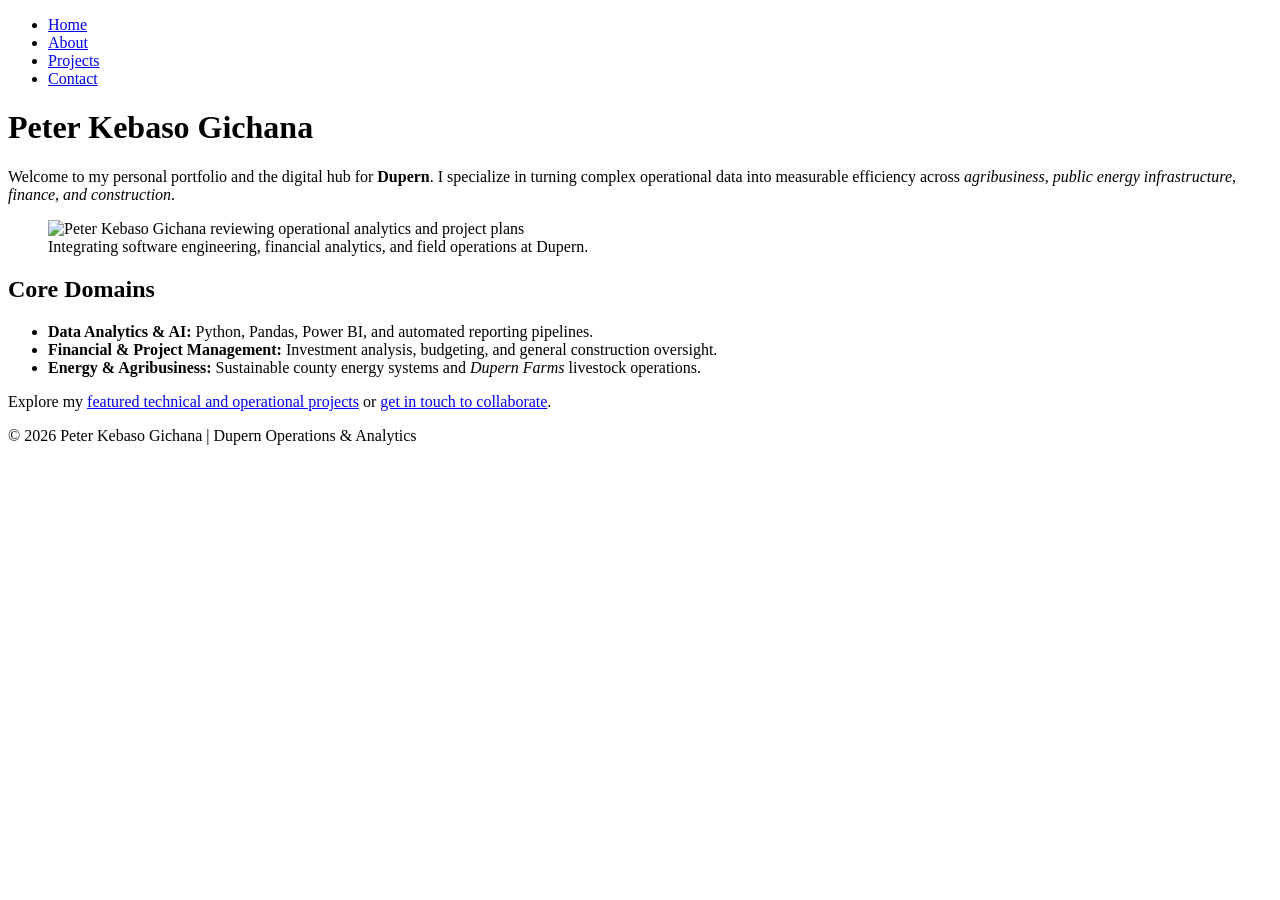
==== index.html @ 5a831444 "Add semantic home page and project README with live URL" ====
<!doctype html>
<html lang="en">
  <head>
    <meta charset="UTF-8" />
    <meta name="viewport" content="width=device-width, initial-scale=1.0" />
    <meta
      name="description"
      content="Personal portfolio of Peter Kebaso Gichana — bridging data analytics, AI, financial modeling, energy management, construction, and Dupern agricultural operations."
    />
    <title>
      Home | Peter Kebaso Gichana — Dupern &amp; Analytics Portfolio
    </title>
  </head>
  <body>
    <header>
      <nav aria-label="Primary Navigation">
        <ul>
          <li><a href="index.html">Home</a></li>
          <li><a href="about.html">About</a></li>
          <li><a href="projects.html">Projects</a></li>
          <li><a href="contact.html">Contact</a></li>
        </ul>
      </nav>
    </header>

    <main>
      <h1>Peter Kebaso Gichana</h1>
      <p>
        Welcome to my personal portfolio and the digital hub for
        <strong>Dupern</strong>. I specialize in turning complex operational
        data into measurable efficiency across
        <em
          >agribusiness, public energy infrastructure, finance, and
          construction</em
        >.
      </p>

      <figure>
        <img
          src="images/profile.jpg"
          alt="Peter Kebaso Gichana reviewing operational analytics and project plans"
          width="400"
        />
        <figcaption>
          Integrating software engineering, financial analytics, and field
          operations at Dupern.
        </figcaption>
      </figure>

      <h2>Core Domains</h2>
      <ul>
        <li>
          <strong>Data Analytics &amp; AI:</strong> Python, Pandas, Power BI,
          and automated reporting pipelines.
        </li>
        <li>
          <strong>Financial &amp; Project Management:</strong> Investment
          analysis, budgeting, and general construction oversight.
        </li>
        <li>
          <strong>Energy &amp; Agribusiness:</strong> Sustainable county energy
          systems and <em>Dupern Farms</em> livestock operations.
        </li>
      </ul>

      <p>
        Explore my
        <a href="projects.html">featured technical and operational projects</a>
        or <a href="contact.html">get in touch to collaborate</a>.
      </p>
    </main>

    <footer>
      <p>
        &copy; 2026 Peter Kebaso Gichana | Dupern Operations &amp; Analytics
      </p>
    </footer>
  </body>
</html>
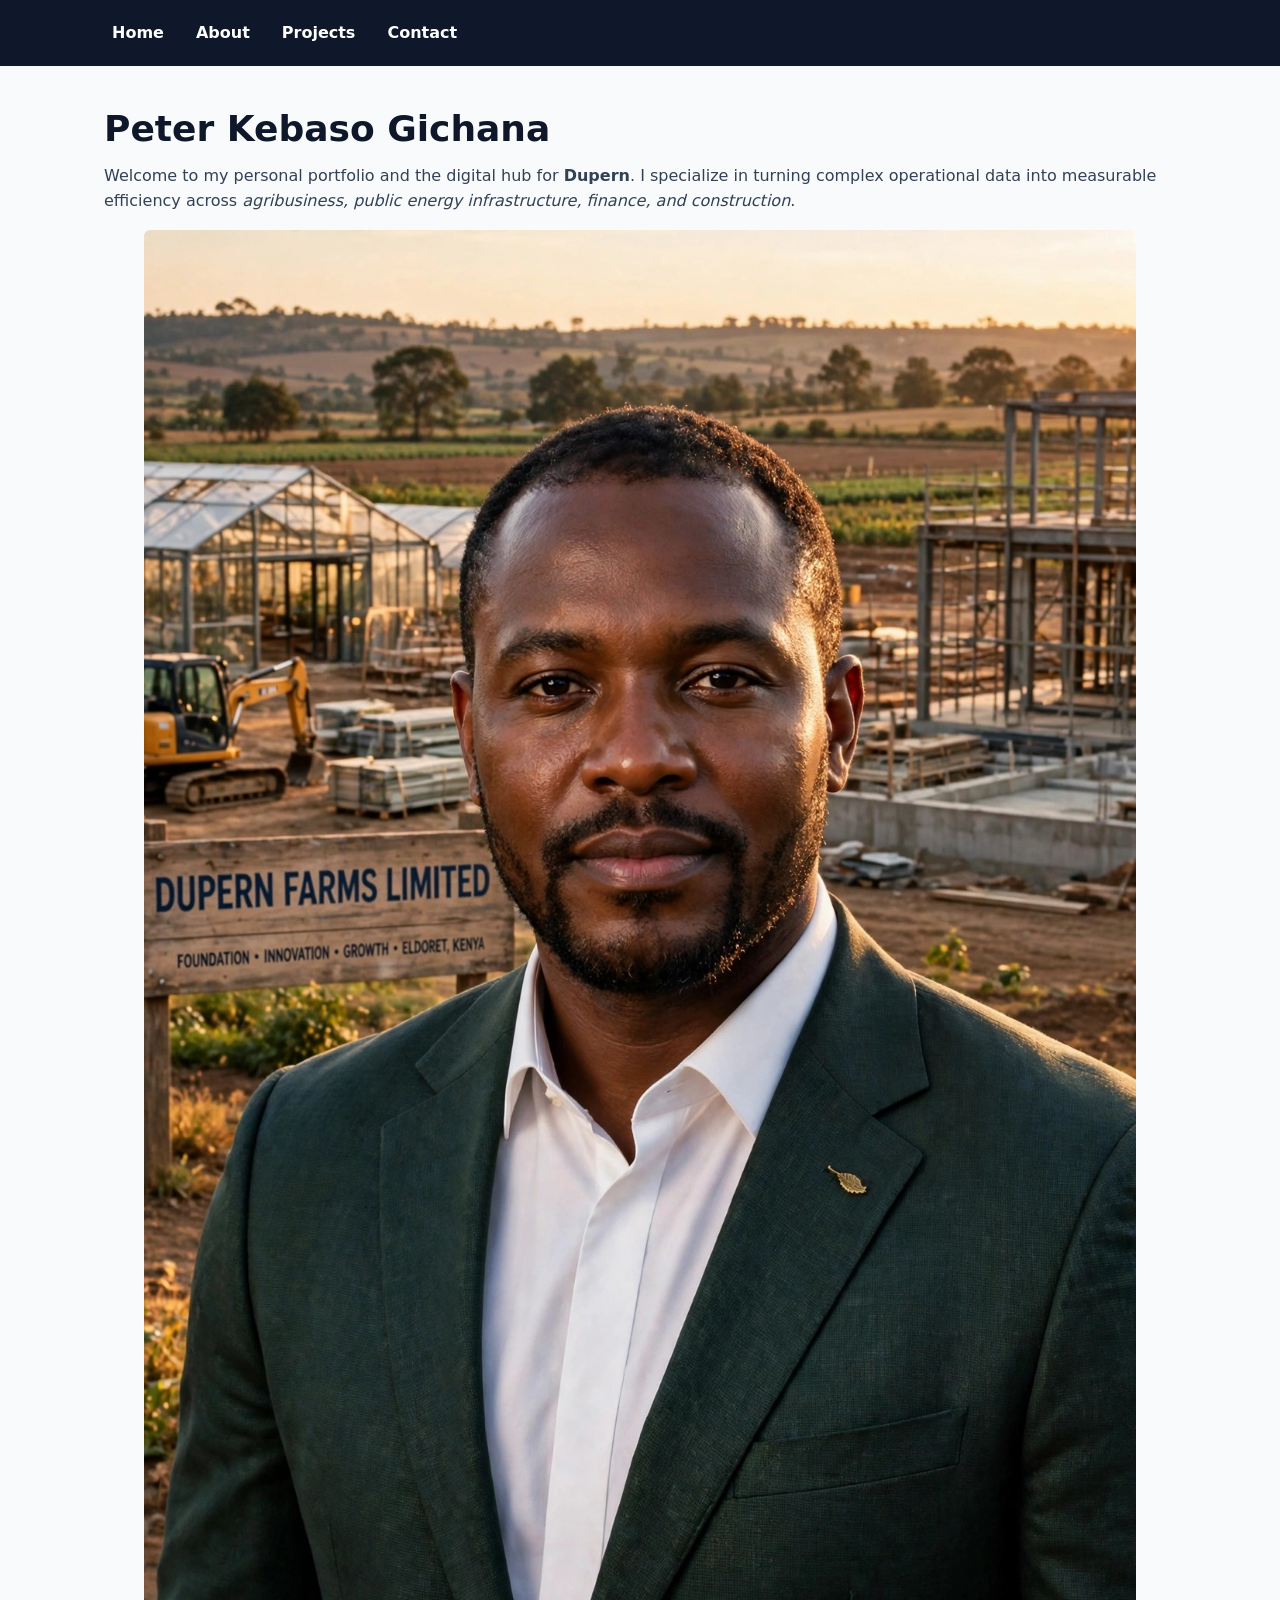
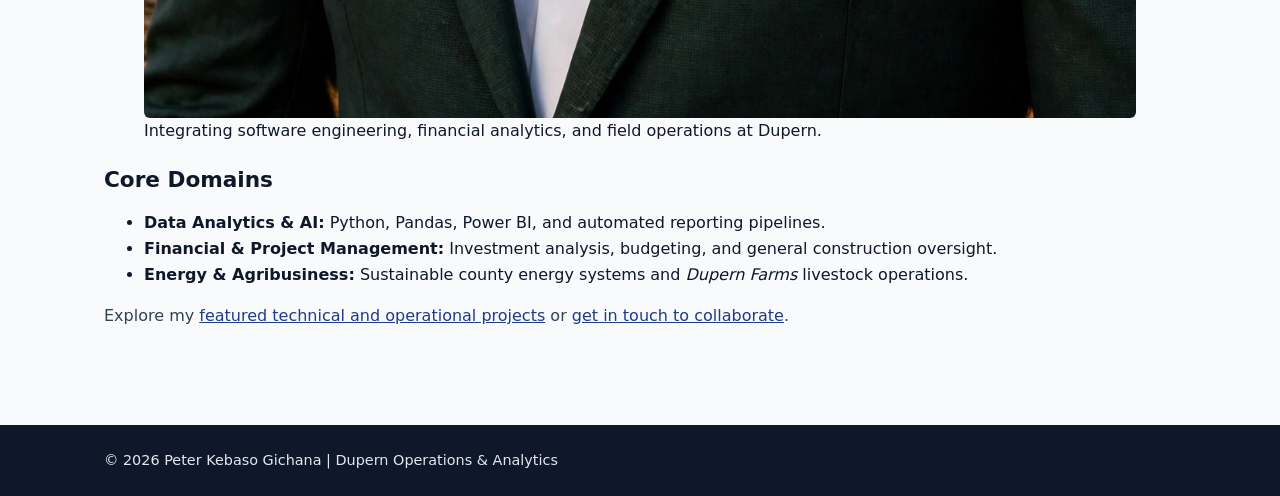
==== commit 8dd58ab9: "Refactor portfolio HTML pages and add centralized CSS styles" ====
--- a/index.html
+++ b/index.html
@@ -10,20 +10,23 @@
     <title>
       Home | Peter Kebaso Gichana — Dupern &amp; Analytics Portfolio
     </title>
+    <link rel="stylesheet" href="css/styles.css" />
   </head>
   <body>
-    <header>
-      <nav aria-label="Primary Navigation">
-        <ul>
-          <li><a href="index.html">Home</a></li>
-          <li><a href="about.html">About</a></li>
-          <li><a href="projects.html">Projects</a></li>
-          <li><a href="contact.html">Contact</a></li>
-        </ul>
-      </nav>
+    <header class="site-header">
+      <div class="container">
+        <nav class="site-nav" aria-label="Primary Navigation">
+          <ul>
+            <li><a href="index.html">Home</a></li>
+            <li><a href="about.html">About</a></li>
+            <li><a href="projects.html">Projects</a></li>
+            <li><a href="contact.html">Contact</a></li>
+          </ul>
+        </nav>
+      </div>
     </header>
 
-    <main>
+    <main class="container page-section">
       <h1>Peter Kebaso Gichana</h1>
       <p>
         Welcome to my personal portfolio and the digital hub for
@@ -39,7 +42,7 @@
         <img
           src="images/profile.jpg"
           alt="Peter Kebaso Gichana reviewing operational analytics and project plans"
-          width="400"
+          class="profile-card"
         />
         <figcaption>
           Integrating software engineering, financial analytics, and field
@@ -70,10 +73,12 @@
       </p>
     </main>
 
-    <footer>
-      <p>
-        &copy; 2026 Peter Kebaso Gichana | Dupern Operations &amp; Analytics
-      </p>
+    <footer class="site-footer">
+      <div class="container">
+        <p>
+          &copy; 2026 Peter Kebaso Gichana | Dupern Operations &amp; Analytics
+        </p>
+      </div>
     </footer>
   </body>
 </html>
--- a/css/styles.css
+++ b/css/styles.css
@@ -0,0 +1,275 @@
+/* ==========================================================================
+   Portfolio Stylesheet (Mobile-First)
+   ========================================================================== */
+
+:root {
+  --bg-page: #f8fafc;
+  --bg-surface: #ffffff;
+  --bg-subtle: #eef2f6;
+  --text-primary: #0f172a;
+  --text-secondary: #334155;
+  --accent-primary: #1e3a8a;
+  --accent-primary-hover: #172554;
+  --accent-badge-bg: #dbeafe;
+  --accent-badge-text: #1e3a8a;
+  --border-color: #cbd5e1;
+
+  --font-sans:
+    system-ui, -apple-system, BlinkMacSystemFont, "Segoe UI", Roboto, sans-serif;
+  --container-max: 1120px;
+  --space-xs: 0.5rem;
+  --space-sm: 0.75rem;
+  --space-md: 1rem;
+  --space-lg: 1.5rem;
+  --space-xl: 2.5rem;
+  --radius-sm: 6px;
+  --radius-md: 10px;
+  --shadow-card: 0 2px 8px rgba(15, 23, 42, 0.08);
+}
+
+*,
+*::before,
+*::after {
+  box-sizing: border-box;
+}
+
+body {
+  margin: 0;
+  font-family: var(--font-sans);
+  font-size: 1rem;
+  line-height: 1.6;
+  color: var(--text-primary);
+  background-color: var(--bg-page);
+}
+
+img {
+  display: block;
+  max-width: 100%;
+  height: auto;
+  border-radius: var(--radius-sm);
+}
+
+a {
+  color: var(--accent-primary);
+}
+
+a:hover,
+a:focus-visible {
+  color: var(--accent-primary-hover);
+}
+
+/* Layout Containers & Sections */
+.container {
+  width: 100%;
+  max-width: var(--container-max);
+  margin-inline: auto;
+  padding-inline: var(--space-md);
+}
+
+.page-section {
+  padding-block: var(--space-lg);
+}
+
+/* Header & Navigation */
+.site-header {
+  background-color: var(--text-primary);
+  color: #ffffff;
+  padding-block: var(--space-md);
+}
+
+.site-nav ul {
+  list-style: none;
+  margin: 0;
+  padding: 0;
+  display: flex;
+  flex-wrap: wrap;
+  gap: var(--space-sm) var(--space-md);
+}
+
+.site-nav a {
+  display: inline-block;
+  color: #ffffff;
+  text-decoration: none;
+  font-weight: 600;
+  padding: 0.25rem 0.5rem;
+  border-radius: var(--radius-sm);
+}
+
+.site-nav a:hover,
+.site-nav a:focus-visible {
+  background-color: rgba(255, 255, 255, 0.14);
+  color: #ffffff;
+}
+
+/* Typography Headings */
+h1,
+h2,
+h3 {
+  line-height: 1.25;
+  color: var(--text-primary);
+  margin-top: 0;
+}
+
+h1 {
+  font-size: 1.75rem;
+  margin-bottom: var(--space-sm);
+}
+
+h2 {
+  font-size: 1.35rem;
+  margin-top: var(--space-lg);
+  margin-bottom: var(--space-sm);
+}
+
+p {
+  margin-top: 0;
+  margin-bottom: var(--space-md);
+  color: var(--text-secondary);
+}
+
+/* Project Cards & Badges */
+.project-card {
+  background-color: var(--bg-surface);
+  border: 1px solid var(--border-color);
+  border-radius: var(--radius-md);
+  padding: var(--space-md);
+  margin-bottom: var(--space-lg);
+  box-shadow: var(--shadow-card);
+}
+
+.badge {
+  display: inline-block;
+  background-color: var(--accent-badge-bg);
+  color: var(--accent-badge-text);
+  font-size: 0.85rem;
+  font-weight: 700;
+  padding: 0.2rem 0.65rem;
+  border-radius: 999px;
+  margin-bottom: var(--space-xs);
+}
+
+/* Summary Table */
+table {
+  width: 100%;
+  border-collapse: collapse;
+  background-color: var(--bg-surface);
+  margin-top: var(--space-md);
+  margin-bottom: var(--space-lg);
+  font-size: 0.95rem;
+}
+
+caption {
+  caption-side: top;
+  text-align: left;
+  font-weight: 600;
+  color: var(--text-secondary);
+  margin-bottom: var(--space-xs);
+}
+
+th,
+td {
+  text-align: left;
+  padding: var(--space-sm);
+  border: 1px solid var(--border-color);
+}
+
+thead th {
+  background-color: var(--text-primary);
+  color: #ffffff;
+  font-weight: 600;
+}
+
+tbody tr:nth-child(even) {
+  background-color: var(--bg-subtle);
+}
+
+/* Contact Form */
+form {
+  background-color: var(--bg-surface);
+  border: 1px solid var(--border-color);
+  border-radius: var(--radius-md);
+  padding: var(--space-md);
+  margin-bottom: var(--space-lg);
+}
+
+form > div {
+  margin-bottom: var(--space-md);
+}
+
+label {
+  display: block;
+  font-weight: 600;
+  margin-bottom: 0.35rem;
+  color: var(--text-primary);
+}
+
+input[type="text"],
+input[type="email"],
+textarea {
+  width: 100%;
+  padding: 0.6rem 0.75rem;
+  font-family: inherit;
+  font-size: 1rem;
+  color: var(--text-primary);
+  background-color: #ffffff;
+  border: 1px solid var(--text-secondary);
+  border-radius: var(--radius-sm);
+}
+
+input[type="text"]:focus,
+input[type="email"]:focus,
+textarea:focus {
+  outline: 2px solid var(--accent-primary);
+  outline-offset: 1px;
+}
+
+button[type="submit"] {
+  background-color: var(--accent-primary);
+  color: #ffffff;
+  font-family: inherit;
+  font-size: 1rem;
+  font-weight: 600;
+  padding: 0.65rem 1.25rem;
+  border: none;
+  border-radius: var(--radius-sm);
+  cursor: pointer;
+}
+
+button[type="submit"]:hover,
+button[type="submit"]:focus-visible {
+  background-color: var(--accent-primary-hover);
+}
+
+/* Footer */
+.site-footer {
+  background-color: var(--text-primary);
+  color: #ffffff;
+  padding-block: var(--space-lg);
+  margin-top: var(--space-xl);
+}
+
+.site-footer p {
+  margin: 0;
+  color: #e2e8f0;
+  font-size: 0.9rem;
+}
+
+/* Tablet & Desktop Enhancements */
+@media (min-width: 768px) {
+  .container {
+    padding-inline: var(--space-lg);
+  }
+
+  .page-section {
+    padding-block: var(--space-xl);
+  }
+
+  h1 {
+    font-size: 2.25rem;
+  }
+
+  .project-card,
+  form {
+    padding: var(--space-lg);
+  }
+}
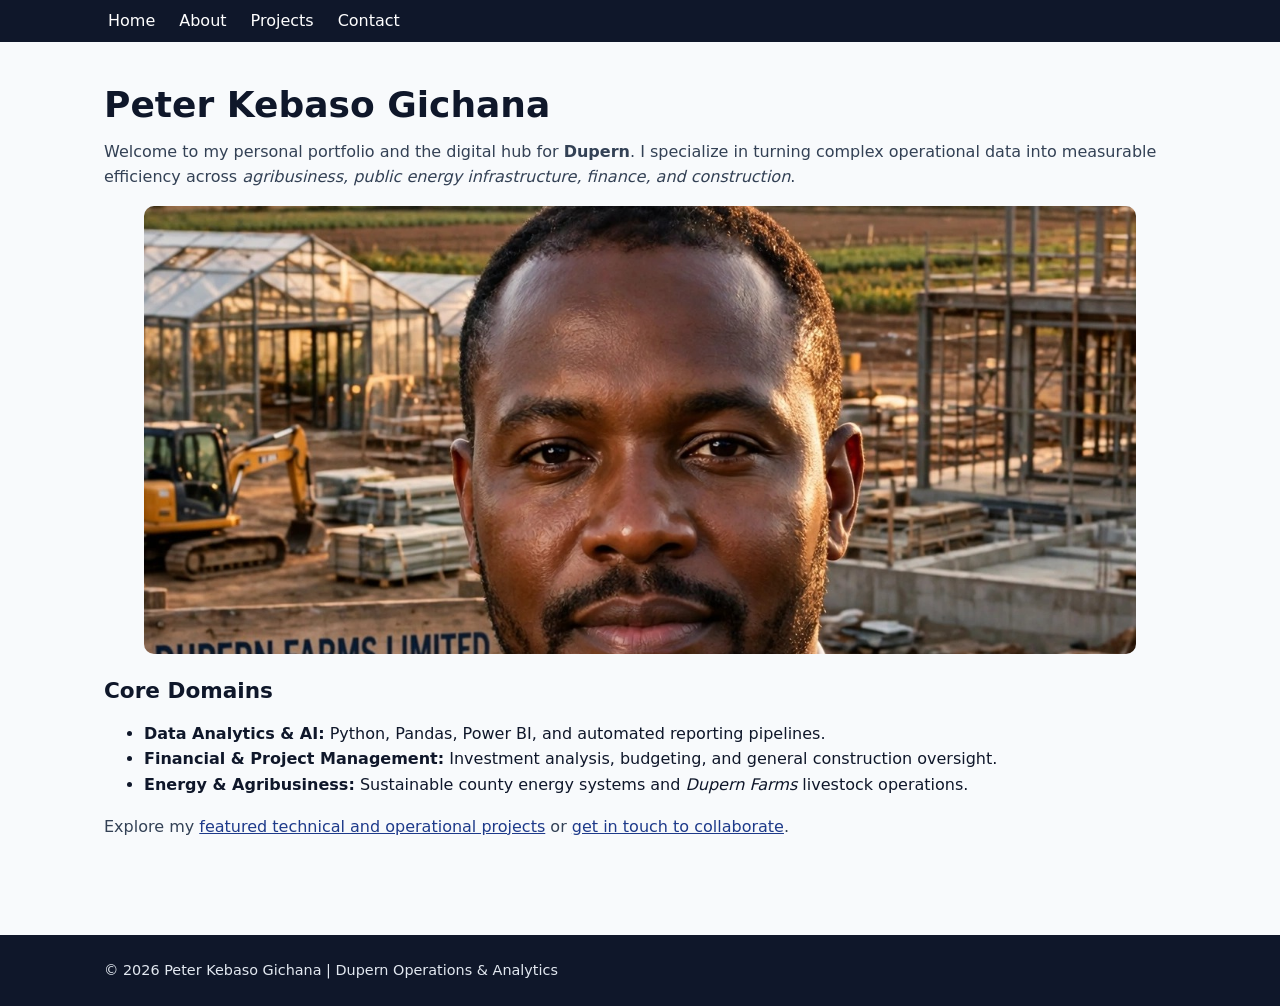
==== commit f8836644: "Navigation, card and media object patterns" ====
--- a/index.html
+++ b/index.html
@@ -15,7 +15,7 @@
   <body>
     <header class="site-header">
       <div class="container">
-        <nav class="site-nav" aria-label="Primary Navigation">
+        <nav class="main-nav" aria-label="Primary Navigation">
           <ul>
             <li><a href="index.html">Home</a></li>
             <li><a href="about.html">About</a></li>
@@ -42,12 +42,8 @@
         <img
           src="images/profile.jpg"
           alt="Peter Kebaso Gichana reviewing operational analytics and project plans"
-          class="profile-card"
+          class="hero-image"
         />
-        <figcaption>
-          Integrating software engineering, financial analytics, and field
-          operations at Dupern.
-        </figcaption>
       </figure>
 
       <h2>Core Domains</h2>
--- a/css/styles.css
+++ b/css/styles.css
@@ -71,10 +71,12 @@
 }
 
 /* Header & Navigation */
-.site-header {
-  background-color: var(--text-primary);
-  color: #ffffff;
-  padding-block: var(--space-md);
+.site-header .container {
+  display: flex;
+  flex-wrap: wrap;
+  justify-content: space-between;
+  align-items: center;
+  gap: var(--space-3, 0.75rem);
 }
 
 .site-nav ul {
@@ -86,17 +88,38 @@
   gap: var(--space-sm) var(--space-md);
 }
 
-.site-nav a {
-  display: inline-block;
+.site-header {
+  background-color: #0f172a;
+  color: #ffffff;
+}
+
+.site-header .container {
+  display: flex;
+  flex-wrap: wrap;
+  justify-content: space-between;
+  align-items: center;
+  gap: var(--space-3, 0.75rem);
+}
+
+.main-nav ul {
+  display: flex;
+  flex-wrap: wrap;
+  gap: var(--space-4, 1rem);
+  list-style: none;
+  margin: 0;
+  padding: 0;
+}
+
+.main-nav a {
+  display: block;
+  padding: 0.5rem 0.25rem;
   color: #ffffff;
   text-decoration: none;
-  font-weight: 600;
-  padding: 0.25rem 0.5rem;
-  border-radius: var(--radius-sm);
-}
-
-.site-nav a:hover,
-.site-nav a:focus-visible {
+  border-radius: var(--radius-sm, 0.25rem);
+}
+
+.main-nav a:hover,
+.main-nav a:focus-visible {
   background-color: rgba(255, 255, 255, 0.14);
   color: #ffffff;
 }
@@ -273,3 +296,94 @@
     padding: var(--space-lg);
   }
 }
+/* Sticky footer across pages */
+body {
+  display: flex;
+  flex-direction: column;
+  min-height: 100vh;
+}
+
+main {
+  flex: 1;
+}
+
+/* Project cards with bottom-aligned buttons */
+.project-list {
+  display: flex;
+  flex-wrap: wrap;
+  gap: 1.5rem;
+}
+
+.project-card {
+  background-color: var(--bg-surface);
+  border: 1px solid var(--border-color);
+  flex: 1 1 18rem;
+  min-width: 0;
+  display: flex;
+  flex-direction: column;
+}
+
+.project-card p {
+  overflow-wrap: anywhere;
+}
+
+.project-card .button {
+  margin-top: auto;
+  align-self: flex-start;
+}
+body {
+  margin: 0;
+  display: flex;
+  flex-direction: column;
+  min-height: 100vh;
+}
+
+.main-nav ul {
+  display: flex;
+  flex-wrap: wrap;
+  gap: var(--space-4, 1rem);
+  list-style: none;
+  margin: 0;
+  padding: 0;
+}
+.main-nav a {
+  display: block;
+  padding: 0.5rem 0.25rem;
+}
+.card__body {
+  flex: 1;
+  display: flex;
+  flex-direction: column;
+  gap: var(--space-2, 0.5rem);
+  padding: var(--space-4, 1rem);
+}
+.card__body .button {
+  margin-top: auto;
+  align-self: flex-start;
+}
+.media {
+  display: flex;
+  align-items: flex-start;
+  gap: var(--space-4, 1rem);
+}
+
+.media__image {
+  flex: 0 0 6rem;
+  width: 6rem;
+  aspect-ratio: 1;
+  object-fit: cover;
+  border-radius: 50%;
+}
+
+.media__body {
+  flex: 1;
+  min-width: 0;
+}
+.hero-image {
+  width: 100%;
+  max-height: 28rem;
+  object-fit: cover;
+  object-position: 50% 20%;
+  display: block;
+  border-radius: var(--radius-md, 0.5rem);
+}
